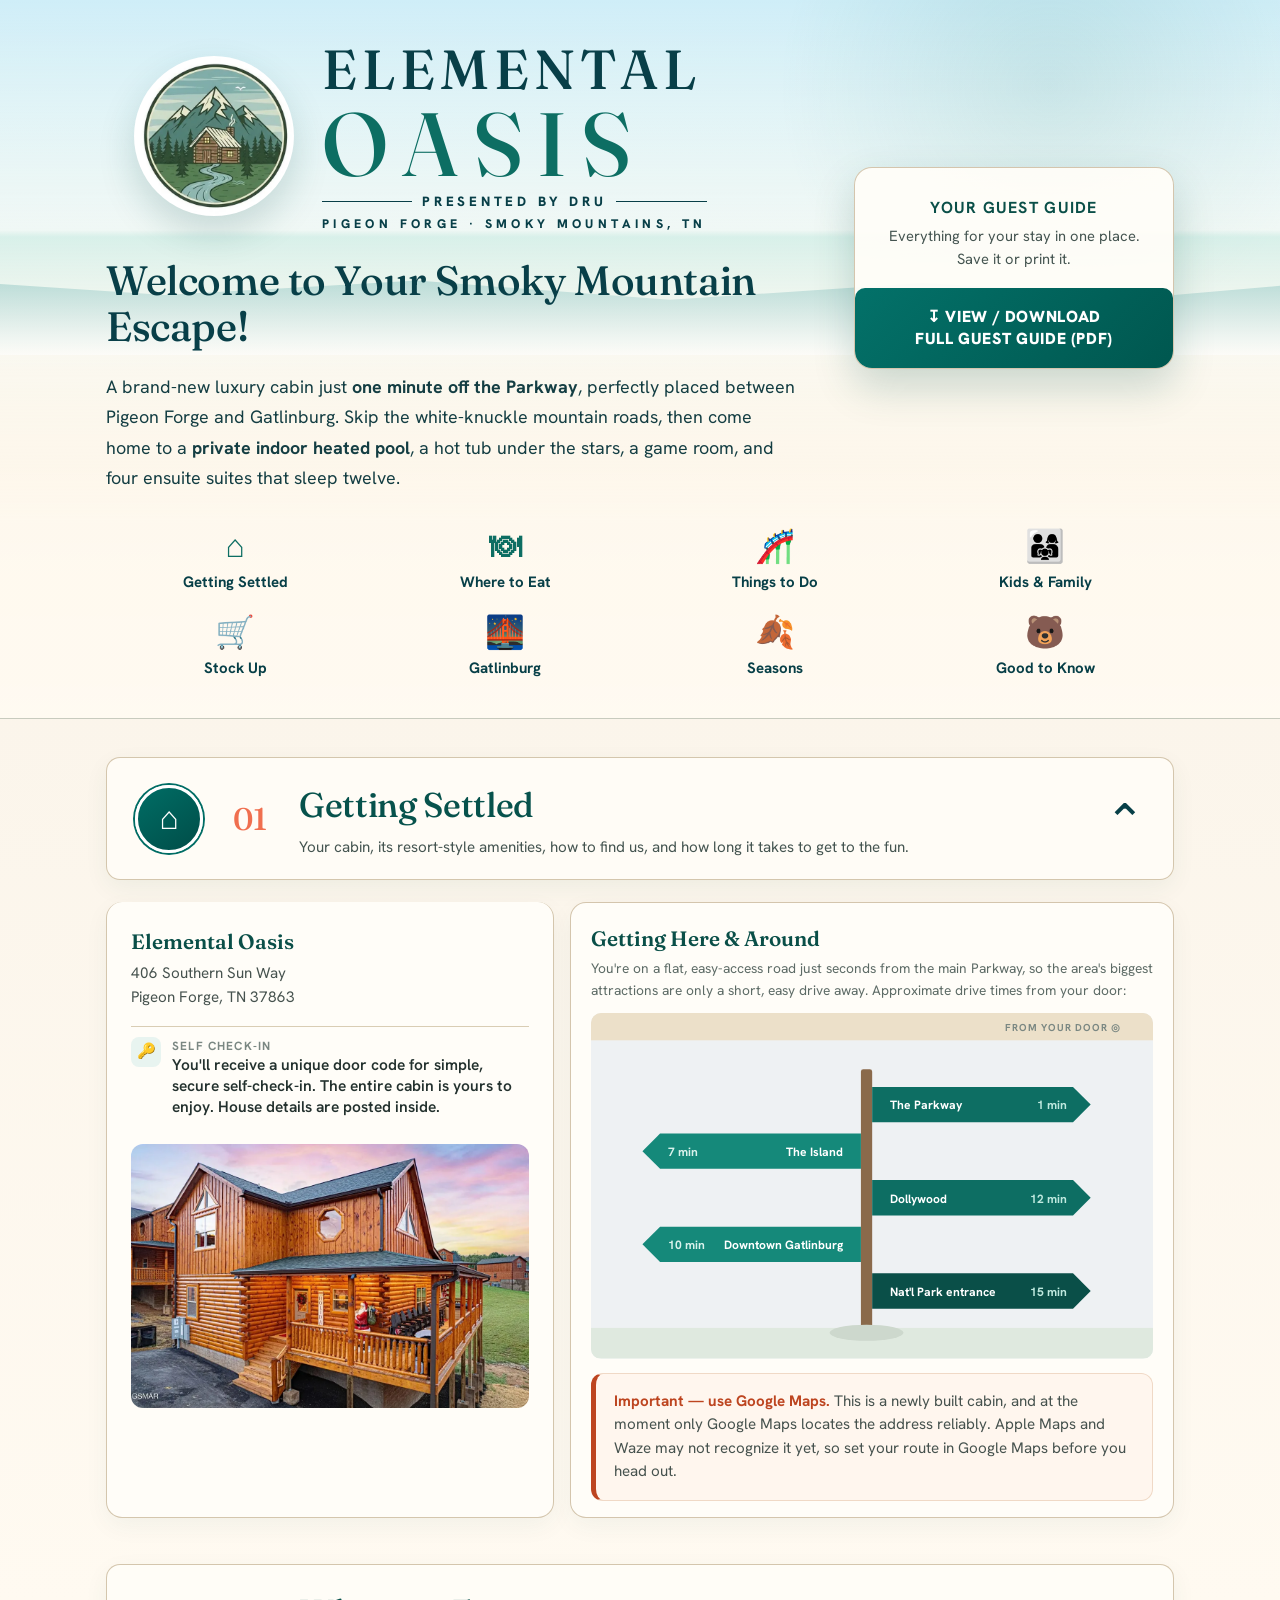
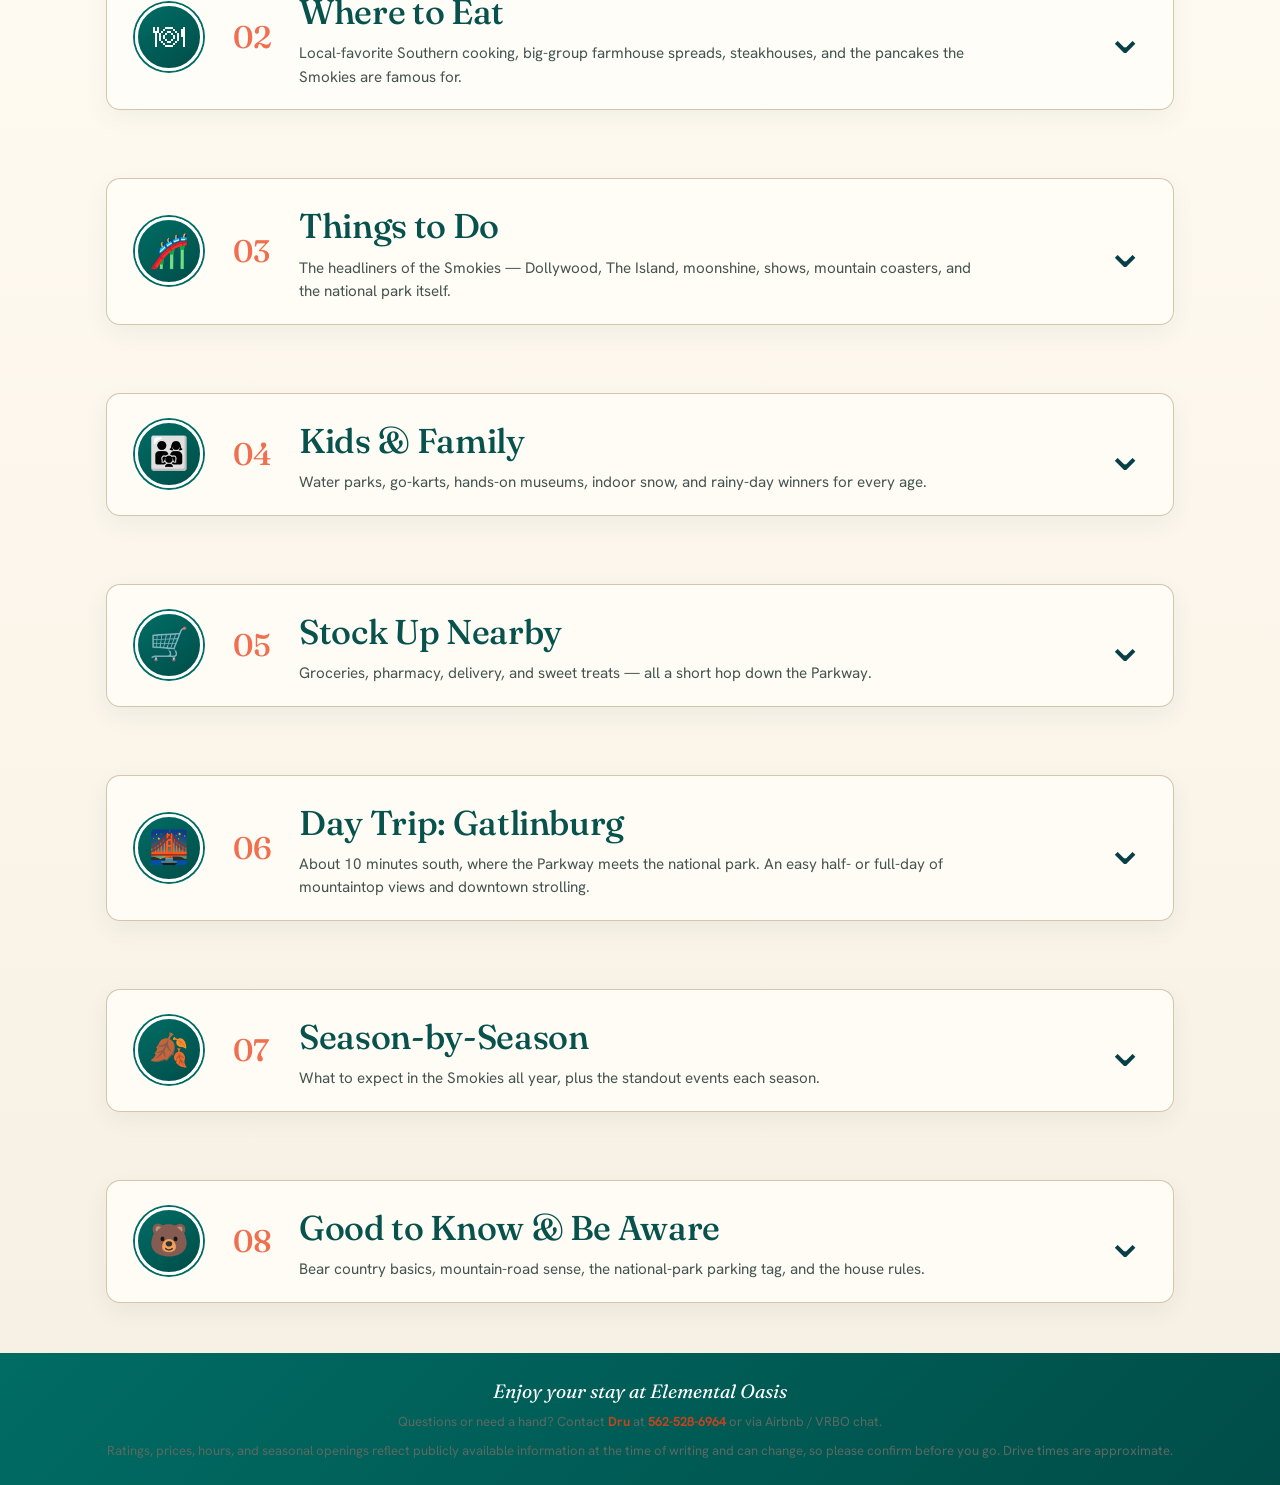
==== index.html @ b1243b19 "Add files via upload" ====
<!DOCTYPE html>
<html lang="en">
<head>
<meta charset="UTF-8">
<meta name="viewport" content="width=device-width, initial-scale=1.0">
<title>Elemental Oasis Smoky Mountains Guide</title>
<meta name="description" content="Elemental Oasis guest guide for Pigeon Forge, TN: cabin details, things to do for adults and kids, best places to eat, a Gatlinburg day trip, seasonal tips, and bear &amp; mountain safety.">
<meta name="robots" content="index, follow">
<meta name="theme-color" content="#0d6e63">
<link rel="canonical" href="https://5edestin.github.io/smokies/">
<meta property="og:type" content="website">
<meta property="og:title" content="Elemental Oasis Smoky Mountains Guide">
<meta property="og:description" content="Guest guide for Elemental Oasis in Pigeon Forge, TN: things to do, dining, a Gatlinburg day trip, seasonal tips, and local know-how.">
<meta property="og:url" content="https://5edestin.github.io/smokies/">
<meta property="og:image" content="https://5edestin.github.io/smokies/cabin-home.jpg">
<meta name="twitter:card" content="summary_large_image">
<meta name="twitter:title" content="Elemental Oasis Smoky Mountains Guide">
<meta name="twitter:description" content="Guest guide for Elemental Oasis in Pigeon Forge, Tennessee.">
<meta name="twitter:image" content="https://5edestin.github.io/smokies/cabin-home.jpg">
<link rel="preload" as="image" href="assets/img/cabin-logo.webp" type="image/webp">
<link rel="preconnect" href="https://fonts.googleapis.com">
<link rel="preconnect" href="https://fonts.gstatic.com" crossorigin>
<link href="https://fonts.googleapis.com/css2?family=Fraunces:ital,opsz,wght@0,9..144,400;0,9..144,500;0,9..144,600;1,9..144,400&family=Hanken+Grotesk:wght@400;500;600;700&display=swap" rel="stylesheet">
<link rel="stylesheet" href="assets/css/styles.css">

<style>
  /* tidy 4-up nav for 8 sections */
  .iconnav { grid-template-columns: repeat(4, 1fr) !important; row-gap: 22px !important; }
  @media screen and (max-width: 640px) { .iconnav { grid-template-columns: repeat(3, 1fr) !important; } }
  @media screen and (max-width: 420px) { .iconnav { grid-template-columns: repeat(2, 1fr) !important; } }

  /* signpost orientation card */
  .orient { width: 100%; height: auto; display: block; }

  /* GPS / be-aware callout */
  .callout { background: #fff6ee; border: 1px solid #f0d9c6; border-left: 5px solid var(--coral);
    border-radius: 12px; padding: 16px 18px; margin: 14px 0 0; }
  .callout b { color: var(--coral); }
  .callout p { margin: 0; font-size: .95rem; color: #46524e; }
</style>
</head>
<body>

<header class="hero">
  <div class="wrap hero-wrap">
    <div class="hero-main">
      <div class="brand-lockup">
        <picture><source srcset="assets/img/cabin-logo.webp" type="image/webp"><img class="brand-logo" src="cabin-logo.jpg" alt="Elemental Oasis logo" width="440" height="440" decoding="async"></picture>
        <div class="brand-text">
          <div class="brand-title-small">ELEMENTAL</div>
          <div class="brand-title-large">OASIS</div>
          <div class="brand-presented"><span></span>PRESENTED BY DRU<span></span></div>
          <div class="brand-place">PIGEON FORGE · SMOKY MOUNTAINS, TN</div>
        </div>
      </div>
      <h1>Welcome to Your Smoky Mountain Escape!</h1>
      <p class="lede">A brand-new luxury cabin just <b>one minute off the Parkway</b>, perfectly placed between Pigeon Forge and Gatlinburg. Skip the white-knuckle mountain roads, then come home to a <b>private indoor heated pool</b>, a hot tub under the stars, a game room, and four ensuite suites that sleep twelve.</p>
    </div>

    <aside class="hero-contact" aria-label="Guest guide download">
      <h3>Your Guest Guide</h3>
      <p class="smallhelp">Everything for your stay in one place. Save it or print it.</p>
      <a class="pdfbtn" href="./guest-guide.pdf" target="_blank" rel="noopener">↧ View / Download<br>Full Guest Guide (PDF)</a>
    </aside>
  </div>
  <nav class="wrap iconnav" aria-label="Guide sections">
    <a href="#settle"><span>⌂</span>Getting Settled</a>
    <a href="#eat"><span>🍽</span>Where to Eat</a>
    <a href="#do"><span>🎢</span>Things to Do</a>
    <a href="#family"><span>👨‍👩‍👧</span>Kids &amp; Family</a>
    <a href="#stores"><span>🛒</span>Stock Up</a>
    <a href="#gatlinburg"><span>🌉</span>Gatlinburg</a>
    <a href="#seasons"><span>🍂</span>Seasons</a>
    <a href="#good"><span>🐻</span>Good to Know</a>
  </nav>
</header>

<!-- ================= GETTING SETTLED ================= -->
<section class="wrap" id="settle">
  <details class="accordion" name="guide" open>
    <summary><span class="acc-icon">⌂</span><span class="sec-num">01</span><div class="sec-head"><h2>Getting Settled</h2><div class="summary-desc">Your cabin, its resort-style amenities, how to find us, and how long it takes to get to the fun.</div></div></summary>

  <div class="hilites">
    <h3>Your home at Elemental Oasis</h3>
    <div class="hgrid">
      <div class="hitem"><span class="hi">&#127946;</span><div><b>Private indoor heated pool</b><span class="ht">Swim rain or shine, year-round. Heated, 3-ft depth, with a keyed safety lock and pool towels provided. Keep it locked and supervise children at all times.</span></div></div>
      <div class="hitem"><span class="hi">&#9832;&#65039;</span><div><b>Hot tub &amp; big deck</b><span class="ht">A steamy hot tub for star-gazing, plus lounge seating, a gas grill, and warm string lights. Morning coffee and sunset evenings hit different up here.</span></div></div>
      <div class="hitem"><span class="hi">&#127918;</span><div><b>Game room</b><span class="ht">A multi-cade arcade and a smart TV for the kids and the kids at heart, plus a cozy living room with a gas fireplace and a large sectional.</span></div></div>
      <div class="hitem"><span class="hi">&#128716;</span><div><b>4 ensuite suites · sleeps 12</b><span class="ht">Two king suites, one queen suite with two queens, and a bunk room with full-over-full beds. Every bedroom has its own full bath and smart TV. Full kitchen, washer/dryer, and high-speed WiFi throughout.</span></div></div>
    </div>
  </div>

  <div class="settle-grid">

    <div class="contact-card">
      <h3>Elemental Oasis</h3>
      <p class="addr">406 Southern Sun Way<br>Pigeon Forge, TN 37863</p>
      <div class="contact-row">
        <div class="ic">&#128273;</div>
        <div><div class="lbl">Self check-in</div><div class="val">You'll receive a unique door code for simple, secure self-check-in. The entire cabin is yours to enjoy. House details are posted inside.</div></div>
      </div>
      <picture><source srcset="assets/img/cabin-home.webp" type="image/webp"><img class="home-photo" src="cabin-home.jpg" alt="Elemental Oasis cabin at 406 Southern Sun Way, Pigeon Forge" width="1100" height="732" loading="lazy" decoding="async"></picture>
    </div>

    <div class="mapcard">
      <h3>Getting Here &amp; Around</h3>
      <p class="mapsub">You're on a flat, easy-access road just seconds from the main Parkway, so the area's biggest attractions are only a short, easy drive away. Approximate drive times from your door:</p>
      <svg class="orient" viewBox="0 0 700 430" xmlns="http://www.w3.org/2000/svg" role="img" aria-label="Signpost showing approximate drive times from the cabin: the Parkway 1 minute, The Island 7 minutes, Dollywood 12 minutes, downtown Gatlinburg 10 minutes, and the National Park entrance 15 minutes">
        <rect x="0" y="0" width="700" height="430" rx="10" fill="#eef1f3"/>
        <rect x="0" y="0" width="700" height="34" fill="#ece0c9"/>
        <text x="660" y="22" font-family="Hanken Grotesk, sans-serif" font-size="12.5" font-weight="700" fill="#7a8782" text-anchor="end" letter-spacing="1">FROM YOUR DOOR &#9678;</text>
        <!-- ground -->
        <rect x="0" y="392" width="700" height="38" fill="#dfe9df"/>
        <!-- signpost -->
        <rect x="336" y="70" width="14" height="322" rx="3" fill="#8a6a4b"/>
        <ellipse cx="343" cy="398" rx="46" ry="10" fill="#cdd8cd"/>
        <!-- sign plates -->
        <g font-family="Hanken Grotesk, sans-serif">
          <!-- 1 -->
          <path d="M350 92 h250 l22 22 -22 22 h-250 z" fill="#0d6e63"/>
          <text x="372" y="120" font-size="15" font-weight="700" fill="#ffffff">The Parkway</text>
          <text x="592" y="120" font-size="15" font-weight="700" fill="#bfe9df" text-anchor="end">1 min</text>
          <!-- 2 -->
          <path d="M336 150 h-250 l-22 22 22 22 h250 z" fill="#15897a"/>
          <text x="314" y="178" font-size="15" font-weight="700" fill="#ffffff" text-anchor="end">The Island</text>
          <text x="96" y="178" font-size="15" font-weight="700" fill="#d9f2ec">7 min</text>
          <!-- 3 -->
          <path d="M350 208 h250 l22 22 -22 22 h-250 z" fill="#0d6e63"/>
          <text x="372" y="236" font-size="15" font-weight="700" fill="#ffffff">Dollywood</text>
          <text x="592" y="236" font-size="15" font-weight="700" fill="#bfe9df" text-anchor="end">12 min</text>
          <!-- 4 -->
          <path d="M336 266 h-250 l-22 22 22 22 h250 z" fill="#15897a"/>
          <text x="314" y="294" font-size="15" font-weight="700" fill="#ffffff" text-anchor="end">Downtown Gatlinburg</text>
          <text x="96" y="294" font-size="15" font-weight="700" fill="#d9f2ec">10 min</text>
          <!-- 5 -->
          <path d="M350 324 h250 l22 22 -22 22 h-250 z" fill="#0a4f48"/>
          <text x="372" y="352" font-size="15" font-weight="700" fill="#ffffff">Nat'l Park entrance</text>
          <text x="592" y="352" font-size="15" font-weight="700" fill="#bfe9df" text-anchor="end">15 min</text>
        </g>
      </svg>
      <div class="callout">
        <p><b>Important — use Google Maps.</b> This is a newly built cabin, and at the moment only Google Maps locates the address reliably. Apple Maps and Waze may not recognize it yet, so set your route in Google Maps before you head out.</p>
      </div>
    </div>

  </div>
  </details>
</section>

<!-- ================= WHERE TO EAT ================= -->
<section class="wrap" id="eat">
  <details class="accordion" name="guide">
    <summary><span class="acc-icon">🍽</span><span class="sec-num">02</span><div class="sec-head"><h2>Where to Eat</h2><div class="summary-desc">Local-favorite Southern cooking, big-group farmhouse spreads, steakhouses, and the pancakes the Smokies are famous for.</div></div></summary>
  <div class="grid">

    <div class="card">
      <div class="top"><h3>The Old Mill Restaurant</h3><span class="pill">Southern · historic</span></div>
      <div class="meta">Old Mill Square · breakfast till 11am</div>
      <p>Comfort-food landmark beside a working grist mill. Fried chicken, chicken pot pie, meatloaf, and scratch breakfasts with grits and cornbread ground next door.</p>
      <span class="pick"><b>Try:</b> fried chicken · pot pie · the fresh-milled cornbread</span>
    </div>

    <div class="card">
      <div class="top"><h3>The Pottery House Café &amp; Grille</h3><span class="pill">Bistro-Southern</span></div>
      <div class="meta">Old Mill Square · lunch &amp; dinner</div>
      <p>Just across the square, a cozy spot serving Southern plates with a bistro twist, on pottery made next door. Pimento cheese, signature quiches, fresh salads and standout desserts.</p>
      <span class="pick"><b>Try:</b> a patio table by the fountain on a nice day</span>
    </div>

    <div class="card">
      <div class="top"><h3>Mama's Farmhouse</h3><span class="pill">Family-style · groups</span></div>
      <div class="meta">all-you-can-eat · passed bowls</div>
      <p>The move for a big cabin group. Sit down and bowls of Southern home cooking keep coming, family-style. Easy, hearty, and great for feeding twelve without a fuss.</p>
      <span class="pick"><b>Best for:</b> large groups &amp; hungry crews</span>
    </div>

    <div class="card">
      <div class="top"><h3>Sawyer's Farmhouse Restaurant</h3><span class="pill">Breakfast · pancakes</span></div>
      <div class="meta">big farmhouse breakfast</div>
      <p>Pancakes with warm syrup, French toast, omelets and loaded platters in a farmhouse setting. The classic fuel-up before a Dollywood, trail, or national-park day.</p>
      <span class="pick"><b>Tip:</b> go early; the morning line builds fast</span>
    </div>

    <div class="card">
      <div class="top"><h3>Alamo Steakhouse</h3><span class="pill">Steak · date night</span></div>
      <div class="meta">hand-cut, oak-grilled</div>
      <p>Hand-cut steaks grilled over oak, with scratch soups, sauces and gravies. The grown-up dinner when the meal is part of the splurge.</p>
      <span class="pick"><b>Try:</b> the Texas T-Bone or a bone-in ribeye</span>
    </div>

    <div class="card">
      <div class="top"><h3>The Local Goat</h3><span class="pill">New American</span></div>
      <div class="meta">near The Island · craft beer</div>
      <p>Scratch-made New American with locally sourced beef, craveable burgers, and a deep craft-beer and cocktail list. Lively, casual, and a reliable crowd-pleaser.</p>
      <span class="pick"><b>Best for:</b> a relaxed group dinner</span>
    </div>

    <div class="card">
      <div class="top"><h3>Huck Finn's Catfish</h3><span class="pill">Southern · catfish</span></div>
      <div class="meta">bottomless sides</div>
      <p>Southern-style catfish and fried chicken with "bottomless vittles" — white beans, slaw, hush puppies, fries or mashed potatoes. Save room for cobbler.</p>
      <span class="pick"><b>Best for:</b> a true Southern fish fry</span>
    </div>

    <div class="card">
      <div class="top"><h3>Blue Moose Burgers &amp; Wings</h3><span class="pill">Casual · game day</span></div>
      <div class="meta">burgers, wings &amp; TVs</div>
      <p>Easygoing sports-bar feel with big burgers, wings, and a deck. A good casual lunch or a spot to catch the game after a day on the Parkway.</p>
      <span class="pick"><b>Best for:</b> a laid-back, kid-friendly meal</span>
    </div>

    <div class="card">
      <div class="top"><h3>Puckett's</h3><span class="pill">BBQ · live music</span></div>
      <div class="meta">smoked meats</div>
      <p>Tennessee BBQ with slow-smoked pulled pork and brisket, generous sides, and a relaxed, music-friendly vibe. A solid pick for smoked-meat cravings.</p>
      <span class="pick"><b>Try:</b> the BBQ plate with skillet mac &amp; cheese</span>
    </div>

    <div class="card span2">
      <div class="top"><h3>Pancakes &amp; dinner shows (a Smokies tradition)</h3><span class="pill">Local color</span></div>
      <p>Pigeon Forge is the unofficial pancake capital of the South — you'll pass a great pancake house every few blocks (Sawyer's, Frizzle Chicken, Reagan's and more). For dinner-and-a-show, the area's big three are <b>Dolly Parton's Stampede</b>, the <b>Hatfield &amp; McCoy Dinner Feud</b>, and <b>Pirates Voyage</b> — book ahead in season. (More on shows in Things to Do.)</p>
      <span class="pick"><b>Tip:</b> reserve dinner shows at least a week out in summer and October</span>
    </div>

  </div>
  </details>
</section>

<!-- ================= THINGS TO DO ================= -->
<section class="wrap" id="do">
  <details class="accordion" name="guide">
    <summary><span class="acc-icon">🎢</span><span class="sec-num">03</span><div class="sec-head"><h2>Things to Do</h2><div class="summary-desc">The headliners of the Smokies — Dollywood, The Island, moonshine, shows, mountain coasters, and the national park itself.</div></div></summary>
  <div class="grid">

    <div class="card span2">
      <div class="top"><h3>Dollywood</h3><span class="pill">★ The signature day</span></div>
      <div class="meta">theme park · ~10–12 min</div>
      <p>One of America's most-awarded theme parks: world-class coasters, craft shows, Smoky Mountain food, and seasonal festivals. New for 2026 is <b>NightFlight Expedition</b>, an immersive indoor adventure coaster. Plan a full day, and check the calendar for operating days and festival dates.</p>
      <span class="pick"><b>Tip:</b> arrive at opening, hit headline rides first, save shows for midday heat</span>
      <span class="cphone"><span class="nm">Plan &amp; tickets:</span> <a href="https://www.dollywood.com" target="_blank" rel="noopener">dollywood.com</a></span>
    </div>

    <div class="card">
      <div class="top"><h3>The Island in Pigeon Forge</h3><span class="pill">Free to stroll</span></div>
      <div class="meta">~7 min · day &amp; night</div>
      <p>A 23-acre entertainment hub with the 200-ft <b>Great Smoky Mountain Wheel</b>, a dancing fountain show, shops, snacks, an arcade, and Ole Smoky Moonshine. Easy, walkable, and free to wander.</p>
      <span class="pick"><b>Best for:</b> an easy evening with the whole group</span>
      <span class="cphone"><a href="https://islandinpigeonforge.com" target="_blank" rel="noopener">islandinpigeonforge.com</a></span>
    </div>

    <div class="card">
      <div class="top"><h3>Moonshine &amp; Distillery Tastings</h3><span class="pill">Adults</span></div>
      <div class="meta">flights &amp; tours</div>
      <p>Tennessee's legal-moonshine country. Sample at <b>Ole Smoky</b> (at The Island), <b>Old Forge Distillery</b>, <b>Tennessee Shine Co.</b>, and <b>Junction 35</b>. Most offer cheap tasting flights and short tours.</p>
      <span class="pick"><b>Tip:</b> tastings fill up on weekend evenings — go earlier</span>
    </div>

    <div class="card">
      <div class="top"><h3>Dinner Shows</h3><span class="pill">Dinner + entertainment</span></div>
      <div class="meta">book ahead</div>
      <p><b>Dolly Parton's Stampede</b> (horses &amp; a four-course meal), the <b>Hatfield &amp; McCoy Dinner Feud</b> (comedy + Southern feast), and <b>Pirates Voyage</b> (acrobatics on a full-size ship). Loud, fun, and a hit with all ages.</p>
      <span class="pick"><b>Best for:</b> a no-cooking-tonight family evening</span>
    </div>

    <div class="card span2">
      <div class="top"><h3>Great Smoky Mountains National Park</h3><span class="pill">Free entry · ~15 min</span></div>
      <div class="meta">scenic drives, waterfalls &amp; hikes</div>
      <p>The most-visited national park in the country is right at your doorstep. Drive <b>Cades Cove</b> (an 11-mile loop famous for wildlife), <b>Newfound Gap</b>, and the <b>Roaring Fork Motor Nature Trail</b>; hike to <b>Laurel Falls</b>, <b>Clingmans Dome (Kuwohi)</b>, or <b>Andrews Bald</b>. There's no entrance fee, but a parking tag is required to stop (see Good to Know).</p>
      <span class="pick"><b>Tip:</b> go early for wildlife and parking; Cades Cove jams up by mid-morning</span>
      <span class="cphone"><a href="https://www.nps.gov/grsm" target="_blank" rel="noopener">nps.gov/grsm</a></span>
    </div>

    <div class="card">
      <div class="top"><h3>Mountain Coasters &amp; Ziplines</h3><span class="pill">Thrill</span></div>
      <div class="meta">all over the Parkway</div>
      <p>Gravity-fed alpine coasters you control yourself, plus zipline canopy tours. Try the <b>Smoky Mountain Alpine Coaster</b>, <b>Rowdy Bear</b>, <b>Goats on a Roof</b>, and <b>Smoky Mountain Ziplines</b>.</p>
      <span class="pick"><b>Best for:</b> teens and thrill-seekers</span>
    </div>

    <div class="card">
      <div class="top"><h3>Live Shows &amp; Comedy</h3><span class="pill">Evenings</span></div>
      <div class="meta">family-friendly</div>
      <p>Beyond the dinner shows, the Parkway is lined with theaters — magic, music, and the long-running <b>Comedy Barn</b>. A relaxed, indoor option for a cooler or rainy night.</p>
      <span class="pick"><b>Best for:</b> an easy night out of the weather</span>
    </div>

  </div>
  </details>
</section>

<!-- ================= FOR KIDS & FAMILY ================= -->
<section class="wrap" id="family">
  <details class="accordion" name="guide">
    <summary><span class="acc-icon">👨‍👩‍👧</span><span class="sec-num">04</span><div class="sec-head"><h2>Kids &amp; Family</h2><div class="summary-desc">Water parks, go-karts, hands-on museums, indoor snow, and rainy-day winners for every age.</div></div></summary>
  <div class="grid">

    <div class="card">
      <div class="top"><h3>Dollywood's Splash Country</h3><span class="pill">Summer water park</span></div>
      <div class="meta">seasonal · check dates</div>
      <p>Slides, a wave pool, and a lazy river next to Dollywood. A must on a hot summer day; it runs seasonally, so confirm the calendar before you go.</p>
      <span class="pick"><b>Best for:</b> beating the summer heat</span>
    </div>

    <div class="card">
      <div class="top"><h3>WonderWorks</h3><span class="pill">Hands-on science</span></div>
      <div class="meta">the upside-down building</div>
      <p>You can't miss it — it looks flipped on its roof. Inside: 100+ interactive exhibits, an indoor ropes course, and a laser-tag arena. A great rainy-day plan.</p>
      <span class="pick"><b>Best for:</b> curious kids &amp; a weather backup</span>
    </div>

    <div class="card">
      <div class="top"><h3>The Track / Adventure Raceway</h3><span class="pill">Go-karts &amp; more</span></div>
      <div class="meta">on the Parkway</div>
      <p>Multi-level go-kart tracks, mini-golf, bumper boats, kiddie rides and an arcade — the classic Pigeon Forge midway. Pay per attraction or grab a points card.</p>
      <span class="pick"><b>Best for:</b> burning off energy after dinner</span>
    </div>

    <div class="card">
      <div class="top"><h3>Titanic Museum Attraction</h3><span class="pill">Interactive history</span></div>
      <div class="meta">the ship-shaped building</div>
      <p>Walk aboard a half-scale Titanic with a real boarding pass, touch a real iceberg, and feel the sloping decks. Surprisingly moving and very kid-engaging.</p>
      <span class="pick"><b>Best for:</b> ages 6+ and history buffs</span>
    </div>

    <div class="card">
      <div class="top"><h3>Pigeon Forge Snow</h3><span class="pill">Indoor snow</span></div>
      <div class="meta">tubing year-round</div>
      <p>Real snow indoors, all year, for snow tubing and a kids' play area. A genuinely different way to spend a hot afternoon or a rainy one.</p>
      <span class="pick"><b>Best for:</b> little ones &amp; novelty</span>
    </div>

    <div class="card">
      <div class="top"><h3>Comedy Barn &amp; Magic Shows</h3><span class="pill">Clean comedy</span></div>
      <div class="meta">family theaters</div>
      <p>Wholesome, all-ages stage shows with comedy, animals, and magic. An easy, air-conditioned evening the kids will talk about.</p>
      <span class="pick"><b>Best for:</b> a low-key family night</span>
    </div>

    <div class="card">
      <div class="top"><h3>Alcatraz East Crime Museum</h3><span class="pill">Older kids &amp; teens</span></div>
      <div class="meta">true-crime &amp; CSI</div>
      <p>A behind-the-scenes look at crime-solving and forensics, with plenty of interactive exhibits. Best for tweens, teens, and the CSI-obsessed.</p>
      <span class="pick"><b>Best for:</b> ages 10+ on a rainy day</span>
    </div>

    <div class="card span2">
      <div class="top"><h3>A Day "In" at the Cabin (don't overschedule)</h3><span class="pill">Free · at home</span></div>
      <p>Your cabin is an attraction in itself. Spend a slow morning in the <b>private indoor heated pool</b>, run a game-room tournament on the arcade, fire up the grill, and soak in the hot tub after dark. It's the perfect reset between big days out — and the best rainy-day plan of all.</p>
      <span class="pick"><b>Reminder:</b> keep the pool door locked and watch children closely — there's no lifeguard</span>
    </div>

  </div>
  </details>
</section>

<!-- ================= STOCK UP NEARBY ================= -->
<section class="wrap" id="stores">
  <details class="accordion" name="guide">
    <summary><span class="acc-icon">🛒</span><span class="sec-num">05</span><div class="sec-head"><h2>Stock Up Nearby</h2><div class="summary-desc">Groceries, pharmacy, delivery, and sweet treats — all a short hop down the Parkway.</div></div></summary>
  <div class="storewrap">

    <div class="storebox feature">
      <h3><span class="em">🛒</span> Groceries &amp; Essentials</h3>
      <p class="boxsub">Stock the kitchen for a group of twelve</p>
      <div class="store">
        <div class="sname">Food City <span class="tag">closest grocery</span></div>
        <div class="smeta">3625 Parkway, Pigeon Forge · right on the Parkway · open ~7am–midnight daily</div>
        <div class="smeta"><b>Price note:</b> the convenient full grocery closest to the cabin.</div>
        <div class="sphone"><a href="tel:+18654534977">(865) 453-4977</a></div>
      </div>
      <div class="store">
        <div class="sname">Kroger <span class="tag">open late</span></div>
        <div class="smeta">220 Wears Valley Rd, Pigeon Forge · just off the Parkway · open late, with an in-store pharmacy</div>
        <div class="smeta"><b>Price note:</b> big selection and a pharmacy under one roof.</div>
        <div class="sphone"><a href="tel:+18654297127">(865) 429-7127</a> · pharmacy</div>
      </div>
      <div class="store">
        <div class="sname">Publix</div>
        <div class="smeta">2656 Parkway (Valley Forge Shopping Center), Pigeon Forge · ~7am–9pm · deli, bakery &amp; pharmacy</div>
        <div class="smeta"><b>Price note:</b> great deli/bakery; easy in-and-out.</div>
      </div>
      <div class="store">
        <div class="sname">Walmart Supercenter</div>
        <div class="smeta">1414 Parkway, Sevierville · ~10–12 min up the Parkway · open 24 hours · pharmacy</div>
        <div class="smeta"><b>Price note:</b> the lowest-cost one-stop for food plus anything you forgot.</div>
      </div>
    </div>

    <div class="storebox feature">
      <h3><span class="em">💊</span> Pharmacy &amp; Convenience</h3>
      <p class="boxsub">Meds, sunscreen, and last-minute needs</p>
      <div class="store">
        <div class="sname">Walgreens / CVS</div>
        <div class="smeta">Several locations along the Parkway in Pigeon Forge &amp; Sevierville · pharmacy, OTC meds, snacks, basics</div>
        <div class="smeta"><b>Tip:</b> handy for a forgotten prescription or first-aid run.</div>
      </div>
      <div class="store">
        <div class="sname">Grocery pharmacies</div>
        <div class="smeta">Kroger (220 Wears Valley Rd), Walmart (1414 Parkway, Sevierville) and Publix (2656 Parkway) all have pharmacies and most everyday OTC items.</div>
      </div>
      <div class="store">
        <div class="sname">REI · Park parking tags</div>
        <div class="smeta">2655 Teaster Lane, Pigeon Forge · sells national-park parking tags (and gear) if you'd rather grab one in person than print at home.</div>
      </div>
    </div>

    <div class="storebox">
      <h3><span class="em">🍕</span> Delivery &amp; Takeout</h3>
      <p class="boxsub">When nobody wants to leave the hot tub</p>
      <div class="store">
        <div class="sname">DoorDash &amp; Uber Eats</div>
        <div class="smeta">Both deliver widely across Pigeon Forge — pizza, BBQ, breakfast and more, straight to the cabin. Delivery fees and times vary on busy nights.</div>
      </div>
      <div class="store">
        <div class="sname">Big Daddy's Pizzeria</div>
        <div class="smeta">Wood-fired pizzas, a local favorite for takeout. Call ahead on weekend evenings.</div>
      </div>
    </div>

    <div class="storebox">
      <h3><span class="em">🍦</span> Sweet Treats</h3>
      <p class="boxsub">The perfect end to a mountain day</p>
      <div class="store">
        <div class="sname">The Island creameries &amp; candy</div>
        <div class="smeta">Ice cream, fudge and hand-pulled taffy around the fountain at The Island — fun after the wheel.</div>
      </div>
      <div class="store">
        <div class="sname">The Old Mill Candy Kitchen</div>
        <div class="smeta">Old Mill Square · fudge, brittle and ice cream in the historic district, next to the restaurants.</div>
      </div>
    </div>

  </div>
  </details>
</section>

<!-- ================= GATLINBURG DAY TRIP ================= -->
<section class="wrap" id="gatlinburg">
  <details class="accordion" name="guide">
    <summary><span class="acc-icon">🌉</span><span class="sec-num">06</span><div class="sec-head"><h2>Day Trip: Gatlinburg</h2><div class="summary-desc">About 10 minutes south, where the Parkway meets the national park. An easy half- or full-day of mountaintop views and downtown strolling.</div></div></summary>
  <div class="grid">

    <div class="card span2">
      <div class="top"><h3>Gatlinburg SkyLift Park &amp; SkyBridge</h3><span class="pill">★ The view</span></div>
      <div class="meta">~10 min · downtown Gatlinburg</div>
      <p>Ride a chairlift up Crockett Mountain to the SkyDeck, then walk the <b>SkyBridge</b> — at 680 feet, the longest pedestrian suspension bridge in North America, with glass-floor panels in the middle. 2026 admission runs about $30 adults / $22 kids (ages 4–11), including the chairlift.</p>
      <span class="pick"><b>Tip:</b> sunset is stunning; buy combo tickets online if pairing with another attraction</span>
      <span class="cphone"><a href="https://gatlinburgskypark.com" target="_blank" rel="noopener">gatlinburgskypark.com</a></span>
    </div>

    <div class="card">
      <div class="top"><h3>Anakeesta</h3><span class="pill">Mountaintop park</span></div>
      <div class="meta">half to full day</div>
      <p>A gondola or chairlift climbs to a mountaintop park with a 16-bridge <b>Treetop Skywalk</b>, the Anavista Tower, ziplines, a mountain coaster, gardens, and dining. Genuinely great for all ages.</p>
      <span class="pick"><b>Best for:</b> views, kids, and a little thrill</span>
      <span class="cphone"><a href="https://anakeesta.com" target="_blank" rel="noopener">anakeesta.com</a></span>
    </div>

    <div class="card">
      <div class="top"><h3>Ripley's Aquarium of the Smokies</h3><span class="pill">All ages</span></div>
      <div class="meta">88 River Road</div>
      <p>10,000+ sea creatures, a glass underwater tunnel with sharks and rays, and hands-on touch tanks. One of the area's top rainy-day picks for families.</p>
      <span class="pick"><b>Best for:</b> little ones &amp; a weather backup</span>
    </div>

    <div class="card">
      <div class="top"><h3>Ober Mountain (Ober Gatlinburg)</h3><span class="pill">Year-round</span></div>
      <div class="meta">aerial tramway up</div>
      <p>Ride the tram up Mount Harrison for skiing and snow tubing in winter, or the alpine slide, mountain coaster and wildlife encounter the rest of the year.</p>
      <span class="pick"><b>Best for:</b> winter snow play or summer rides</span>
    </div>

    <div class="card">
      <div class="top"><h3>Great Smoky Arts &amp; Crafts Community</h3><span class="pill">Local makers</span></div>
      <div class="meta">8-mile scenic loop</div>
      <p>The largest group of independent artisans in the country — 100+ studios and galleries along a scenic loop just east of downtown. Pottery, leather, brooms, candles, and more.</p>
      <span class="pick"><b>Best for:</b> souvenirs with a story</span>
    </div>

    <div class="card">
      <div class="top"><h3>Downtown Parkway &amp; The Village</h3><span class="pill">Stroll &amp; sip</span></div>
      <div class="meta">walkable strip</div>
      <p>Moonshine and whiskey tastings (Sugarlands, Ole Smoky), the European-style Village Shops, candy makers, and live music at spots like Ole Red. Easy to wander on foot.</p>
      <span class="pick"><b>Tip:</b> park once and walk; downtown lots fill fast midday</span>
    </div>

  </div>
  </details>
</section>

<!-- ================= SEASON-BY-SEASON ================= -->
<section class="wrap" id="seasons">
  <details class="accordion" name="guide">
    <summary><span class="acc-icon">🍂</span><span class="sec-num">07</span><div class="sec-head"><h2>Season-by-Season</h2><div class="summary-desc">What to expect in the Smokies all year, plus the standout events each season.</div></div></summary>
  <div class="seasons">

    <div class="season s-spring">
      <h3>Spring</h3>
      <div class="when">March to May</div>
      <ul>
        <li>Wildflowers everywhere — the park is nicknamed "Wildflower National Park"</li>
        <li>Dollywood reopens for the season; smaller crowds than summer</li>
        <li>Mild days, cool nights — pack layers</li>
        <li>Late May/June: the famous synchronous fireflies at Elkmont (lottery access)</li>
      </ul>
      <div class="vibe">Fresh, green, and the calm before the summer rush.</div>
    </div>

    <div class="season s-summer">
      <h3>Summer</h3>
      <div class="when">June to August</div>
      <ul>
        <li>Peak season: Dollywood's Splash Country open, everything running</li>
        <li>Warm and humid with brief afternoon thunderstorms</li>
        <li>Book Dollywood, dinner shows and tours ahead — they sell out</li>
        <li>July 4th fireworks and festivals along the Parkway</li>
      </ul>
      <div class="vibe">Busy, lively, and the classic full-tilt family vacation.</div>
    </div>

    <div class="season s-fall">
      <h3>Fall</h3>
      <div class="when">September to November</div>
      <ul>
        <li>Leaf season is the big one — color usually peaks mid-to-late October</li>
        <li>Dollywood Harvest Festival &amp; Great Pumpkin LumiNights</li>
        <li>Crisp, gorgeous hiking weather</li>
        <li>Heads-up: October weekends are very busy — book early and start days early</li>
      </ul>
      <div class="vibe">Arguably the most beautiful time to be in the mountains.</div>
    </div>

    <div class="season s-winter">
      <h3>Winter</h3>
      <div class="when">December to February</div>
      <ul>
        <li>Millions of lights: Dollywood's Smoky Mountain Christmas &amp; Winterfest area-wide</li>
        <li>Ober Mountain skiing &amp; snow tubing; Pigeon Forge Snow year-round</li>
        <li>Best deals and the shortest lines of the year</li>
        <li>Snow/ice is possible — check mountain road conditions before higher drives</li>
      </ul>
      <div class="vibe">Cozy, festive, and a great-value getaway.</div>
    </div>

  </div>
  </details>
</section>

<!-- ================= GOOD TO KNOW ================= -->
<section class="wrap" id="good">
  <details class="accordion" name="guide">
    <summary><span class="acc-icon">🐻</span><span class="sec-num">08</span><div class="sec-head"><h2>Good to Know &amp; Be Aware</h2><div class="summary-desc">Bear country basics, mountain-road sense, the national-park parking tag, and the house rules.</div></div></summary>

  <div class="callout" style="margin-top:0;">
    <p><b>Use Google Maps to find us.</b> The cabin is brand new, so only Google Maps locates 406 Southern Sun Way reliably right now. Apple Maps and Waze may send you the wrong way — set your route in Google Maps before leaving.</p>
  </div>

  <div class="rules">
    <h3>🐻 Bears &amp; Wildlife</h3>
    <p class="rulesub">You're in black-bear country — the park is home to roughly 1,500 black bears, and they do wander into neighborhoods and cabins. A few rules keep you and the bears safe.</p>
    <ul class="rulelist">
      <li>Never feed or approach wildlife. In the park it's illegal to willfully come within 50 yards (150 ft) of a bear or elk.</li>
      <li>Secure all food and trash. Don't leave food, coolers, or leftovers on the deck, by the grill, or visible in your car.</li>
      <li>Take trash to the bins promptly and keep lids closed; don't toss food scraps outside.</li>
      <li>If you see a bear, keep your distance and enjoy it from afar — use your phone's zoom, not your feet.</li>
      <li>If a bear approaches: stay calm, pick up small children, make yourself look big, and back away slowly. Do not run.</li>
      <li>Black bears are not grizzlies — if one actually attacks, do <b>not</b> play dead. Fight back, aiming for the face and muzzle.</li>
    </ul>
  </div>

  <div class="rules">
    <h3>🚗 Mountain Roads &amp; the National Park</h3>
    <p class="rulesub">You're a flat minute from the Parkway, but day trips climb into the mountains. A little planning goes a long way.</p>
    <ul class="rulelist">
      <li>Mountain roads are winding and can fog up — slow down, take breaks, and go easy on cruise control.</li>
      <li>The national park has <b>no entrance fee</b>, but a "Park It Forward" parking tag is required to stop for more than 15 minutes: about $5/day, $15/week, or $40/year.</li>
      <li>Buy tags online at recreation.gov or smokiesinformation.org, at visitor centers, or at REI on Teaster Lane. Print it — digital tags aren't accepted. Just driving through is free.</li>
      <li>The Parkway strip backs up midday in season; mornings are calmer, and the Gatlinburg bypass skips some traffic.</li>
      <li>Mountain weather changes fast and runs cooler at elevation — bring a layer even in summer.</li>
    </ul>
  </div>

  <div class="rules">
    <h3>🏡 House Rules</h3>
    <p class="rulesub">A few essentials so everyone has a great, safe stay. (Drawn from your booking details — final house rules posted inside the cabin.)</p>
    <ul class="rulelist">
      <li><b>No smoking</b> anywhere on the property, indoors or out. Violations incur a $500 fee.</li>
      <li>A <b>$500 refundable security deposit</b> hold is placed for the stay and released after checkout if there's no damage.</li>
      <li>Check in with your <b>unique door code</b>; the entire cabin is yours to enjoy.</li>
      <li><b>Indoor pool:</b> keep the keyed pool door locked, and never let children swim unsupervised — there is no lifeguard, and the pool is 3 ft deep throughout.</li>
      <li>Please treat the cabin with care, keep noise neighborly, and respect the listed maximum of 12 guests.</li>
    </ul>
  </div>

  <div class="tips">
    <div class="tip-grid">
      <div class="tip"><h4>Book the big stuff early</h4><p>Dollywood, dinner shows, and tours sell out in summer and on October weekends. Reserve before you arrive.</p></div>
      <div class="tip"><h4>Get your park tag online</h4><p>Buy and print your Park It Forward parking tag before you go, so you're not hunting for one at the trailhead.</p></div>
      <div class="tip"><h4>Beat the Parkway</h4><p>Traffic on the strip peaks midday. Start days early and you'll save real time, especially in fall.</p></div>
      <div class="tip"><h4>Pack layers</h4><p>Mountain mornings and higher elevations are cool even in summer. A light jacket goes a long way.</p></div>
      <div class="tip"><h4>Cash for tips</h4><p>Dinner-show servers, guides, and tour crews work for tips — bring a little cash to thank a great one.</p></div>
      <div class="tip thanks"><h4>Thank you <span class="heart">&#9825;</span></h4><p>We're so glad you chose Elemental Oasis. Have a wonderful stay in the Smokies!</p></div>
    </div>
  </div>
  </details>
</section>

<footer>
  <div class="wrap">
    <div class="mark">Enjoy your stay at Elemental Oasis</div>
    <p style="margin-bottom:8px;">Questions or need a hand? Contact <b style="color:var(--coral);">Dru</b> at <a href="tel:+15625286964" style="color:var(--coral);font-weight:700;text-decoration:none;">562-528-6964</a> or via Airbnb / VRBO chat.</p>
    <p>Ratings, prices, hours, and seasonal openings reflect publicly available information at the time of writing and can change, so please confirm before you go. Drive times are approximate.</p>
  </div>
</footer>

<script src="assets/js/main.js" defer></script>
</body>
</html>
---- assets/css/styles.css ----
:root{
    --sand:#f6efe2;
    --sand-deep:#ece0c9;
    --ink:#23312e;
    --emerald:#0d6e63;
    --emerald-deep:#0a4f48;
    --coral:#bd4520;
    --gold:#c79a3f;
    --line:#d9cdb4;
    --paper:#fffdf8;
  }
  *{box-sizing:border-box;margin:0;padding:0;}
  html{scroll-behavior:smooth;}
  body{
    font-family:'Hanken Grotesk',sans-serif;
    background:var(--sand);
    color:var(--ink);
    line-height:1.55;
    -webkit-font-smoothing:antialiased;
  }
  .wrap{max-width:920px;margin:0 auto;padding:0 26px;}

  /* ---------- HERO ---------- */
  header.hero{
    position:relative;
    background:
      radial-gradient(120% 90% at 80% 0%, rgba(13,110,99,.18), transparent 60%),
      linear-gradient(160deg,var(--emerald-deep) 0%, var(--emerald) 55%, #15897a 100%);
    color:var(--paper);
    padding:64px 0 72px;
    overflow:hidden;
  }
  header.hero::after{
    content:"";position:absolute;left:0;right:0;bottom:-1px;height:46px;
    background:var(--sand);
    -webkit-mask:radial-gradient(28px 46px at 28px 0, transparent 98%, #000) repeat-x;
            mask:radial-gradient(28px 46px at 28px 0, transparent 98%, #000) repeat-x;
    -webkit-mask-size:56px 46px; mask-size:56px 46px;
  }
  .eyebrow{
    font-size:.74rem;letter-spacing:.32em;text-transform:uppercase;
    font-weight:600;color:#bfe9df;margin-bottom:18px;
  }
  header.hero h1{
    font-family:'Fraunces',serif;font-weight:500;
    font-size:clamp(2.6rem,6.5vw,4.4rem);line-height:.98;letter-spacing:-.01em;
  }
  header.hero h1 em{font-style:italic;color:var(--gold);}
  .lede{
    margin-top:22px;max-width:560px;font-size:1.06rem;color:#e7f3f0;
  }
  .tagchips{margin-top:26px;display:flex;flex-wrap:wrap;gap:9px;}
  .tagchips span{
    font-size:.72rem;letter-spacing:.12em;text-transform:uppercase;font-weight:600;
    border:1px solid rgba(255,255,255,.35);border-radius:30px;padding:6px 13px;color:#dff0ec;
  }

  /* ---------- SECTION SCAFFOLD ---------- */
  section{padding:54px 0 8px;}
  .sec-head{display:flex;align-items:baseline;gap:16px;margin-bottom:8px;}
  .sec-num{
    font-family:'Fraunces',serif;font-style:italic;font-size:1.1rem;color:var(--coral);
    font-weight:500;
  }
  h2{
    font-family:'Fraunces',serif;font-weight:500;
    font-size:clamp(1.7rem,3.6vw,2.4rem);letter-spacing:-.01em;color:var(--emerald-deep);
  }
  .sec-sub{color:#5d6b66;font-size:.98rem;margin:2px 0 26px;max-width:640px;}

  /* ---------- CARDS ---------- */
  .grid{display:grid;grid-template-columns:1fr 1fr;gap:14px;}
  .card{
    background:var(--paper);border:1px solid var(--line);border-radius:14px;
    padding:18px 20px;position:relative;
    transition:transform .18s ease, box-shadow .18s ease;
  }
  .card:hover{transform:translateY(-3px);box-shadow:0 14px 28px -18px rgba(10,79,72,.5);}
  .card .top{display:flex;justify-content:space-between;align-items:flex-start;gap:10px;}
  .card h3{
    font-family:'Fraunces',serif;font-weight:600;font-size:1.16rem;line-height:1.12;color:var(--ink);
  }
  .pill{
    flex-shrink:0;font-size:.72rem;font-weight:700;letter-spacing:.04em;
    background:var(--sand-deep);color:var(--emerald-deep);border-radius:20px;padding:4px 9px;white-space:nowrap;
  }
  .meta{display:flex;align-items:center;gap:8px;margin:7px 0 9px;font-size:.82rem;color:#7a8782;font-weight:500;}
  .stars{color:var(--gold);font-weight:700;letter-spacing:.02em;}
  .dot{width:3px;height:3px;border-radius:50%;background:#c2cbc7;}
  .card p{font-size:.92rem;color:#46524e;}
  .card .pick{
    display:block;margin-top:10px;font-size:.82rem;color:var(--coral);font-weight:600;
  }
  .card .pick b{color:var(--emerald-deep);}
  .card .cphone{display:block;margin-top:9px;padding-top:9px;border-top:1px dashed var(--line);font-size:.84rem;font-weight:700;color:var(--emerald-deep);letter-spacing:.01em;}
  .card .cphone .ph{color:var(--coral);}
  .card .cphone .nm{color:#7a8782;font-weight:600;}

  /* full-width feature card */
  .grid .span2{grid-column:1 / -1;}

  /* ---------- SEASONS ---------- */
  .seasons{display:grid;grid-template-columns:1fr 1fr;gap:14px;margin-top:8px;}
  .season{
    border-radius:16px;padding:22px 22px 20px;color:#fff;position:relative;overflow:hidden;
  }
  .season h3{font-family:'Fraunces',serif;font-weight:600;font-size:1.35rem;margin-bottom:2px;}
  .season .when{font-size:.74rem;letter-spacing:.16em;text-transform:uppercase;font-weight:700;opacity:.85;margin-bottom:13px;}
  .season ul{list-style:none;display:flex;flex-direction:column;gap:8px;}
  .season li{font-size:.9rem;padding-left:18px;position:relative;line-height:1.4;}
  .season li::before{content:"";position:absolute;left:0;top:.55em;width:7px;height:7px;border-radius:50%;background:rgba(255,255,255,.9);}
  .season .vibe{margin-top:14px;font-size:.82rem;font-style:italic;font-family:'Fraunces',serif;opacity:.95;border-top:1px solid rgba(255,255,255,.28);padding-top:11px;}
  .s-spring{background:linear-gradient(150deg,#3a9d6f,#5bb583);}
  .s-summer{background:linear-gradient(150deg,#e0892f,#e8af3b);}
  .s-fall{background:linear-gradient(150deg,#c2562f,#d8783a);}
  .s-winter{background:linear-gradient(150deg,#1d6f7e,#2f8fa0);}

  /* ---------- TIPS ---------- */
  .tips{background:var(--emerald-deep);color:#eaf5f2;border-radius:18px;padding:34px 34px 30px;margin:18px 0 0;}
  .tips h2{color:#fff;}
  .tip-grid{display:grid;grid-template-columns:1fr 1fr;gap:18px 30px;margin-top:22px;}
  .tip h4{font-size:.95rem;color:var(--gold);font-weight:700;margin-bottom:4px;letter-spacing:.02em;}
  .tip p{font-size:.9rem;color:#d6e7e3;}

  footer{padding:40px 0 56px;text-align:center;color:#7a8782;font-size:.82rem;}
  footer .mark{font-family:'Fraunces',serif;font-style:italic;font-size:1.2rem;color:var(--emerald-deep);margin-bottom:6px;}

  a{color:inherit;}

  /* ---------- GETTING SETTLED ---------- */
  .settle-grid{display:grid;grid-template-columns:1fr 1.25fr;gap:16px;align-items:stretch;margin-top:8px;}
  .contact-card{
    background:var(--paper);border:1px solid var(--line);border-radius:16px;padding:24px 24px 22px;
    border-top:5px solid var(--coral);
  }
  .contact-card h3{font-family:'Fraunces',serif;font-weight:600;font-size:1.3rem;color:var(--emerald-deep);margin-bottom:4px;}
  .contact-card .addr{font-size:.95rem;color:#46524e;margin-bottom:16px;}
  .contact-row{display:flex;gap:11px;align-items:flex-start;padding:10px 0;border-top:1px solid var(--line);}
  .contact-row .ic{flex-shrink:0;width:30px;height:30px;border-radius:8px;background:var(--sand-deep);display:grid;place-items:center;font-size:.95rem;}
  .contact-row .lbl{font-size:.74rem;letter-spacing:.1em;text-transform:uppercase;font-weight:700;color:#7a8782;}
  .contact-row .val{font-size:.97rem;font-weight:600;color:var(--ink);line-height:1.35;}
  .contact-row .val .num{color:var(--coral);}

  /* ---------- BEACH MAP ---------- */
  .mapcard{background:var(--paper);border:1px solid var(--line);border-radius:16px;padding:20px 20px 16px;display:flex;flex-direction:column;}
  .mapcard h3{font-family:'Fraunces',serif;font-weight:600;font-size:1.3rem;color:var(--emerald-deep);margin-bottom:3px;}
  .mapcard .mapsub{font-size:.86rem;color:#5d6b66;margin-bottom:12px;}
  .mapcard svg{width:100%;height:auto;border-radius:10px;display:block;}
  .mapnote{font-size:.78rem;color:#8a958f;font-style:italic;margin-top:10px;}

  /* ---------- STORE BOXES ---------- */
  .storewrap{display:grid;grid-template-columns:1fr 1fr;gap:14px;margin-top:8px;}
  .storebox{background:var(--paper);border:1px solid var(--line);border-radius:14px;padding:18px 20px 16px;}
  .storebox.feature{border-top:4px solid var(--emerald);}
  .storebox h3{font-family:'Fraunces',serif;font-weight:600;font-size:1.14rem;color:var(--emerald-deep);margin-bottom:3px;display:flex;align-items:center;gap:8px;}
  .storebox h3 .em{font-size:1.05rem;}
  .storebox .boxsub{font-size:.8rem;color:#7a8782;margin-bottom:13px;}
  .store{padding:10px 0;border-top:1px solid var(--line);}
  .store:first-of-type{border-top:none;padding-top:2px;}
  .store .sname{font-size:.95rem;font-weight:700;color:var(--ink);}
  .store .sname .tag{font-size:.66rem;font-weight:700;letter-spacing:.06em;text-transform:uppercase;background:var(--sand-deep);color:var(--emerald-deep);border-radius:20px;padding:2px 7px;margin-left:6px;vertical-align:middle;}
  .store .smeta{font-size:.82rem;color:#5d6b66;margin-top:2px;}
  .store .sphone{font-size:.9rem;font-weight:700;color:var(--coral);margin-top:3px;letter-spacing:.01em;}

  @media screen and (max-width:680px){
    .settle-grid,.storewrap{grid-template-columns:1fr;}
    header.hero{padding:48px 0 60px;}
  }
  /* ---------- HOME HIGHLIGHTS ---------- */
  .hilites{background:var(--paper);border:1px solid var(--line);border-top:5px solid var(--gold);border-radius:16px;padding:24px 26px 22px;margin-bottom:16px;}
  .hilites h3{font-family:'Fraunces',serif;font-weight:600;font-size:1.4rem;color:var(--emerald-deep);margin-bottom:16px;}
  .hgrid{display:grid;grid-template-columns:1fr 1fr;gap:18px 28px;}
  .hitem{display:flex;gap:12px;align-items:flex-start;}
  .hitem .hi{flex-shrink:0;font-size:1.25rem;line-height:1.25;}
  .hitem b{display:block;font-size:.98rem;color:var(--ink);font-weight:700;margin-bottom:3px;}
  .hitem span.ht{display:block;font-size:.89rem;color:#5d6b66;line-height:1.45;}

  /* ---------- BEACH FLAG KEY ---------- */
  .flagkey{background:var(--paper);border:1px solid var(--line);border-top:5px solid var(--emerald);border-radius:16px;padding:24px 26px 18px;margin-top:8px;}
  .flagkey h3{font-family:'Fraunces',serif;font-weight:600;font-size:1.45rem;color:var(--emerald-deep);}
  .flagkey .flagsub{font-size:.95rem;color:#5d6b66;margin:4px 0 14px;}
  .flagrow{display:flex;align-items:center;gap:16px;padding:11px 0;border-top:1px solid var(--line);}
  .flagrow:first-of-type{border-top:none;}
  .flag{flex-shrink:0;width:48px;height:34px;border-radius:4px;box-shadow:0 1px 4px rgba(35,49,46,.25);}
  .flag.green{background:#1f9d57;}
  .flag.yellow{background:#f4c20d;}
  .flag.red{background:#d62828;}
  .flag.purple{background:#6a3fa0;}
  .flag.dred{background:#fff;display:flex;flex-direction:column;justify-content:center;gap:4px;padding:4px 3px;}
  .flag.dred i{display:block;height:10px;background:#d62828;border-radius:2px;}
  .flagrow .ft{display:flex;flex-direction:column;line-height:1.3;}
  .flagrow .ft b{font-size:1rem;font-weight:700;color:var(--ink);}
  .flagrow .ft span{font-size:.92rem;color:#5d6b66;}

  /* ---------- MOBILE ---------- */
  @media screen and (max-width:760px){
    .wrap{padding:0 18px;}
    header.hero{padding:48px 0 56px;}
    .grid,.seasons,.tip-grid,.storewrap,.settle-grid,.storebox .storewrap,.hgrid{grid-template-columns:1fr !important;}
    section{padding:42px 0 6px;}
    .tips{padding:26px 22px 22px;}
    .flagkey{padding:22px 20px 14px;}
  }
  @media screen and (max-width:430px){
    body{line-height:1.5;}
    header.hero h1{font-size:2.15rem;}
    .sec-head{gap:10px;}
    .flagrow{gap:13px;}
    .flag{width:42px;height:30px;}
    .card h3,.storebox h3,.flagkey h3,.contact-card h3,.mapcard h3{font-size:1.12rem;}
    .wrap{padding:0 15px;}
    .lede{font-size:1rem;}
  }

  @media print{
    body{background:#fff;}
    .card:hover{transform:none;box-shadow:none;}
    header.hero,.tips,.season,.contact-card,.mapcard,.storebox{-webkit-print-color-adjust:exact;print-color-adjust:exact;}
    section{padding:26px 0 4px;break-inside:avoid;}
    .card,.storebox,.contact-card,.mapcard{break-inside:avoid;}
  }

  /* ---------- BRAND LOGO + ACCORDION + PRICE INFO ---------- */
  .brand-logo{width:132px;height:132px;border-radius:50%;object-fit:cover;background:#fffdf8;border:3px solid rgba(255,255,255,.72);box-shadow:0 14px 34px -18px rgba(0,0,0,.65);margin-bottom:18px;}
  .brandline{margin-top:10px;font-size:.86rem;letter-spacing:.16em;text-transform:uppercase;font-weight:700;color:#dff0ec;}
  details.accordion{padding:0 0 8px;}
  details.accordion summary{list-style:none;cursor:pointer;display:flex;align-items:center;justify-content:space-between;gap:12px;border-bottom:1px solid var(--line);padding:0 0 12px;margin-bottom:20px;}
  details.accordion summary::-webkit-details-marker{display:none;}
  details.accordion summary::after{content:'⌄';font-size:1.8rem;line-height:1;color:var(--coral);transition:transform .18s ease;}
  details.accordion[open] summary::after{transform:rotate(180deg);}
  details.accordion .sec-head{margin-bottom:0;}
  .price{display:block;margin-top:8px;font-size:.82rem;color:var(--emerald-deep);font-weight:700;}
  .pdfbtn{display:inline-block;margin-top:18px;background:var(--paper);color:var(--emerald-deep);font-weight:800;text-decoration:none;border-radius:999px;padding:10px 16px;border:1px solid rgba(255,255,255,.65);}



  /* ---------- POLISHED PRESENTATION STYLE UPDATE ---------- */
  body{background:linear-gradient(180deg,#f8f1e6 0%,#fffaf1 52%,#f6efe2 100%);} 
  .wrap{max-width:1120px;}
  header.hero{
    color:var(--ink);padding:42px 0 38px;overflow:hidden;
    background:
      linear-gradient(180deg,rgba(255,255,255,.25),rgba(255,250,241,.92) 73%),
      radial-gradient(circle at 82% 12%,rgba(20,120,115,.18),transparent 22%),
      linear-gradient(180deg,#bfe8f5 0%,#dff4f6 32%,#a8e2dc 33%,#edf5ef 47%,#f5e5c8 67%,#fffaf1 100%);
    border-bottom:1px solid rgba(196,176,145,.55);
  }
  header.hero::before{content:"";position:absolute;left:-8%;right:-8%;top:235px;height:120px;background:linear-gradient(180deg,rgba(18,132,128,.38),rgba(255,255,255,.5));clip-path:polygon(0 35%,18% 50%,35% 38%,52% 54%,69% 40%,85% 51%,100% 35%,100% 100%,0 100%);}
  header.hero::after{display:none;}
  .hero-wrap{position:relative;display:grid;grid-template-columns:minmax(0,1fr) 320px;gap:34px;align-items:center;z-index:1;}
  .brand-lockup{display:flex;align-items:center;gap:28px;margin-bottom:26px;}
  .brand-logo{width:160px;height:160px;border-radius:50%;object-fit:cover;background:#fff;box-shadow:0 16px 36px rgba(10,79,72,.18);border:2px solid rgba(255,255,255,.9);margin:0;}
  .brand-text{color:#083f48;text-align:left;letter-spacing:.1em;line-height:1;}
  .brand-title-small{font-family:'Fraunces',serif;font-size:clamp(2.2rem,4.3vw,4rem);font-weight:500;letter-spacing:.09em;}
  .brand-title-large{font-family:'Fraunces',serif;font-size:clamp(3.4rem,7vw,6.7rem);font-weight:500;color:var(--emerald);letter-spacing:.16em;margin-top:2px;}
  .brand-presented{display:flex;align-items:center;gap:10px;font-size:.84rem;font-weight:800;letter-spacing:.28em;margin-top:6px;}
  .brand-presented span{display:block;height:1px;background:#083f48;flex:1;min-width:42px;}
  .brand-place{font-size:.78rem;font-weight:800;letter-spacing:.35em;margin-top:10px;}
  header.hero h1{font-size:clamp(1.8rem,3.2vw,2.7rem);line-height:1.14;color:#083f48;margin-top:8px;}
  .lede{max-width:690px;color:#143e43;font-size:1.12rem;line-height:1.7;}
  .hero-contact{background:rgba(255,253,248,.94);border:1px solid rgba(196,176,145,.72);border-radius:18px;box-shadow:0 18px 42px rgba(10,79,72,.2);padding:28px 28px 0;text-align:center;overflow:hidden;}
  .hero-contact h3{text-transform:uppercase;letter-spacing:.08em;color:var(--emerald-deep);font-size:1rem;margin-bottom:4px;}
  .hero-contact p{color:#445450;}
  .contact-phone{display:block;color:var(--emerald);font-size:1.45rem;font-weight:800;text-decoration:none;margin:16px 0 12px;}
  .chat-line{font-weight:800;color:#153d42;font-size:1.08rem;margin-bottom:8px;}
  .smallhelp{font-size:.92rem;margin-bottom:18px;}
  .pdfbtn{display:block;background:linear-gradient(135deg,#037169,#00574f);color:#fff!important;text-decoration:none;border-radius:10px 10px 0 0;margin:0 -28px;padding:18px 20px;font-weight:900;text-transform:uppercase;letter-spacing:.04em;line-height:1.35;border:0;}
  .iconnav{position:relative;z-index:2;display:grid;grid-template-columns:repeat(6,1fr);gap:12px;margin-top:36px;}
  .iconnav a{text-decoration:none;text-align:center;color:#073f47;font-weight:700;font-size:.94rem;}
  .iconnav span{display:block;font-size:2rem;color:var(--emerald);line-height:1;margin-bottom:9px;}
  section.wrap{padding-top:24px;}
  details.accordion{background:transparent;margin:14px 0 8px;padding:0;scroll-margin-top:16px;}
  details.accordion summary{background:rgba(255,253,248,.88);border:1px solid rgba(196,176,145,.72);border-radius:14px;box-shadow:0 8px 24px rgba(10,79,72,.06);padding:20px 28px;margin:0 0 22px;display:grid;grid-template-columns:78px 46px minmax(0,1fr) 42px;align-items:center;gap:20px;}
  details.accordion summary::after{content:'⌄';grid-column:4;font-size:3rem;color:#073f47;line-height:1;justify-self:end;}
  details.accordion[open] summary::after{transform:rotate(180deg);}
  details.accordion summary .acc-icon{width:68px;height:68px;border-radius:50%;background:linear-gradient(145deg,#006d65,#004d48);border:3px solid #fff;box-shadow:0 0 0 2px #006d65;display:grid;place-items:center;color:#fff;font-size:2rem;}
  details.accordion summary .sec-num{font-size:1.95rem;color:#f06f4f;font-style:normal;margin:0;}
  details.accordion summary .sec-head{display:block;margin:0;}
  details.accordion summary h2{font-size:clamp(1.65rem,3vw,2.15rem);margin:0;color:#07524c;}
  details.accordion summary .summary-desc{font-size:.95rem;color:#445450;margin-top:4px;max-width:680px;}
  .grid{gap:18px;}
  .card,.storebox,.contact-card,.mapcard,.hilites,.flagkey{border-color:rgba(196,176,145,.72);box-shadow:0 8px 24px rgba(10,79,72,.05);}
  .card{border-radius:16px;padding:20px 22px;}
  .pill{background:#edf4ef;color:#07524c;}
  .price{background:#f8efe2;border-left:4px solid var(--gold);border-radius:8px;padding:7px 10px;color:#07524c;margin-top:11px;}
  .hilites{display:none;}
  .settle-grid{grid-template-columns:1fr 1.35fr;margin-top:6px;}
  .contact-card{border-top:0;background:#fffdf8;}
  .contact-row .ic{background:#e8f4f0;color:var(--emerald);}
  .seasons{margin-top:0;}
  .tips{background:linear-gradient(135deg,#006c64,#004d48);border-radius:14px;}
  footer{background:linear-gradient(135deg,#006c64,#004d48);color:#fff;margin-top:28px;padding:24px 0;}
  footer .mark{color:#fff;}
  @media screen and (max-width:900px){.hero-wrap{grid-template-columns:1fr}.hero-contact{max-width:420px}.iconnav{grid-template-columns:repeat(3,1fr)}.brand-lockup{gap:18px}.brand-logo{width:120px;height:120px}}
  @media screen and (max-width:680px){.brand-lockup{flex-direction:column;text-align:center}.brand-text{text-align:center}.brand-title-large{letter-spacing:.1em}.brand-place{letter-spacing:.16em}.iconnav{grid-template-columns:repeat(2,1fr)}details.accordion summary{grid-template-columns:54px minmax(0,1fr) 32px;gap:14px;padding:16px}details.accordion summary .acc-icon{width:48px;height:48px;font-size:1.45rem}details.accordion summary .sec-num{display:none}details.accordion summary::after{grid-column:3;font-size:2.3rem}details.accordion summary .sec-head{grid-column:2}.hero-contact{padding:22px 22px 0}.pdfbtn{margin:0 -22px}.contact-phone{font-size:1.25rem}}


  .reminder-bar{display:flex;align-items:center;justify-content:space-between;gap:20px;background:linear-gradient(135deg,#006c64,#004d48);color:#fff;border-radius:14px;padding:22px 28px!important;margin-top:26px;}
  .reminder-bar strong{text-transform:uppercase;letter-spacing:.04em;font-size:1.15rem;}
  .reminder-bar em{font-family:'Fraunces',serif;font-size:1.9rem;white-space:nowrap;}
  @media screen and (max-width:680px){.reminder-bar{display:block}.reminder-bar em{display:block;margin-top:12px}}

  /* ---------- BEACH RENTAL BLOCK ---------- */
  .beachrent{background:var(--paper);border:1px solid var(--line);border-top:5px solid var(--coral);border-radius:16px;padding:24px 26px 22px;margin-top:16px;}
  .beachrent h3{font-family:'Fraunces',serif;font-weight:600;font-size:1.4rem;color:var(--emerald-deep);margin-bottom:6px;}
  .beachrent .intro{font-size:.95rem;color:#46524e;margin-bottom:16px;}
  .brimg{display:grid;grid-template-columns:1fr 1fr;gap:18px;margin-top:18px;}
  .brrates{font-size:.92rem;color:#46524e;}
  .brrates h4{font-size:.8rem;letter-spacing:.05em;text-transform:uppercase;color:var(--coral);font-weight:700;margin:14px 0 5px;}
  .brrates h4:first-child{margin-top:0;}
  .brrates .rate{display:flex;justify-content:space-between;gap:14px;padding:3px 0;border-bottom:1px dotted var(--line);}
  .brrates .rate span:last-child{font-weight:700;color:var(--emerald-deep);white-space:nowrap;}
  .brrates .brnote{font-size:.8rem;color:#8a958f;margin-top:12px;border:0;}
  .brimg img{width:100%;height:auto;border-radius:10px;border:1px solid var(--line);display:block;}
  .home-photo{width:100%;height:auto;border-radius:12px;margin-top:16px;display:block;}
  .tip.thanks{grid-column:1 / -1;text-align:center;margin-top:8px;}
  .tip.thanks h4{color:var(--coral);font-size:1.95rem;line-height:1.15;margin-bottom:6px;}
  .tip.thanks .heart{font-size:1.3em;}
  .tip.thanks p{font-size:1.12rem;color:#eaf5f2;}
  @media screen and (max-width:520px){.brimg{grid-template-columns:1fr;}}

  /* ---------- BEACH RULES ---------- */
  .rules{background:var(--paper);border:1px solid var(--line);border-top:5px solid var(--emerald);border-radius:16px;padding:24px 26px 20px;margin-top:16px;}
  .rules h3{font-family:'Fraunces',serif;font-weight:600;font-size:1.4rem;color:var(--emerald-deep);}
  .rules .rulesub{font-size:.92rem;color:#5d6b66;margin:4px 0 14px;}
  .rulelist{list-style:none;display:grid;grid-template-columns:1fr 1fr;gap:9px 28px;margin:0;padding:0;}
  .rulelist li{font-size:.9rem;color:#46524e;padding-left:18px;position:relative;line-height:1.45;}
  .rulelist li::before{content:"";position:absolute;left:0;top:.5em;width:7px;height:7px;border-radius:2px;background:var(--coral);}
  @media screen and (max-width:760px){.rulelist{grid-template-columns:1fr;}}

/* Performance-safe responsive image wrappers */
picture{display:contents;}
img{max-width:100%;height:auto;}

  /* ---------- accessibility contrast tune-ups (AA on light backgrounds) ---------- */
  .meta{color:#5c6862;}
  .stars{color:#8a6a10;}
  .store .smeta{color:#4f5a55;}
  footer{color:#5c6862;}
  .card .cphone a,.store .sphone a,.beachrent a,.brnote a{color:var(--coral);text-decoration:none;}
  .card .cphone a:hover,.store .sphone a:hover{text-decoration:underline;}
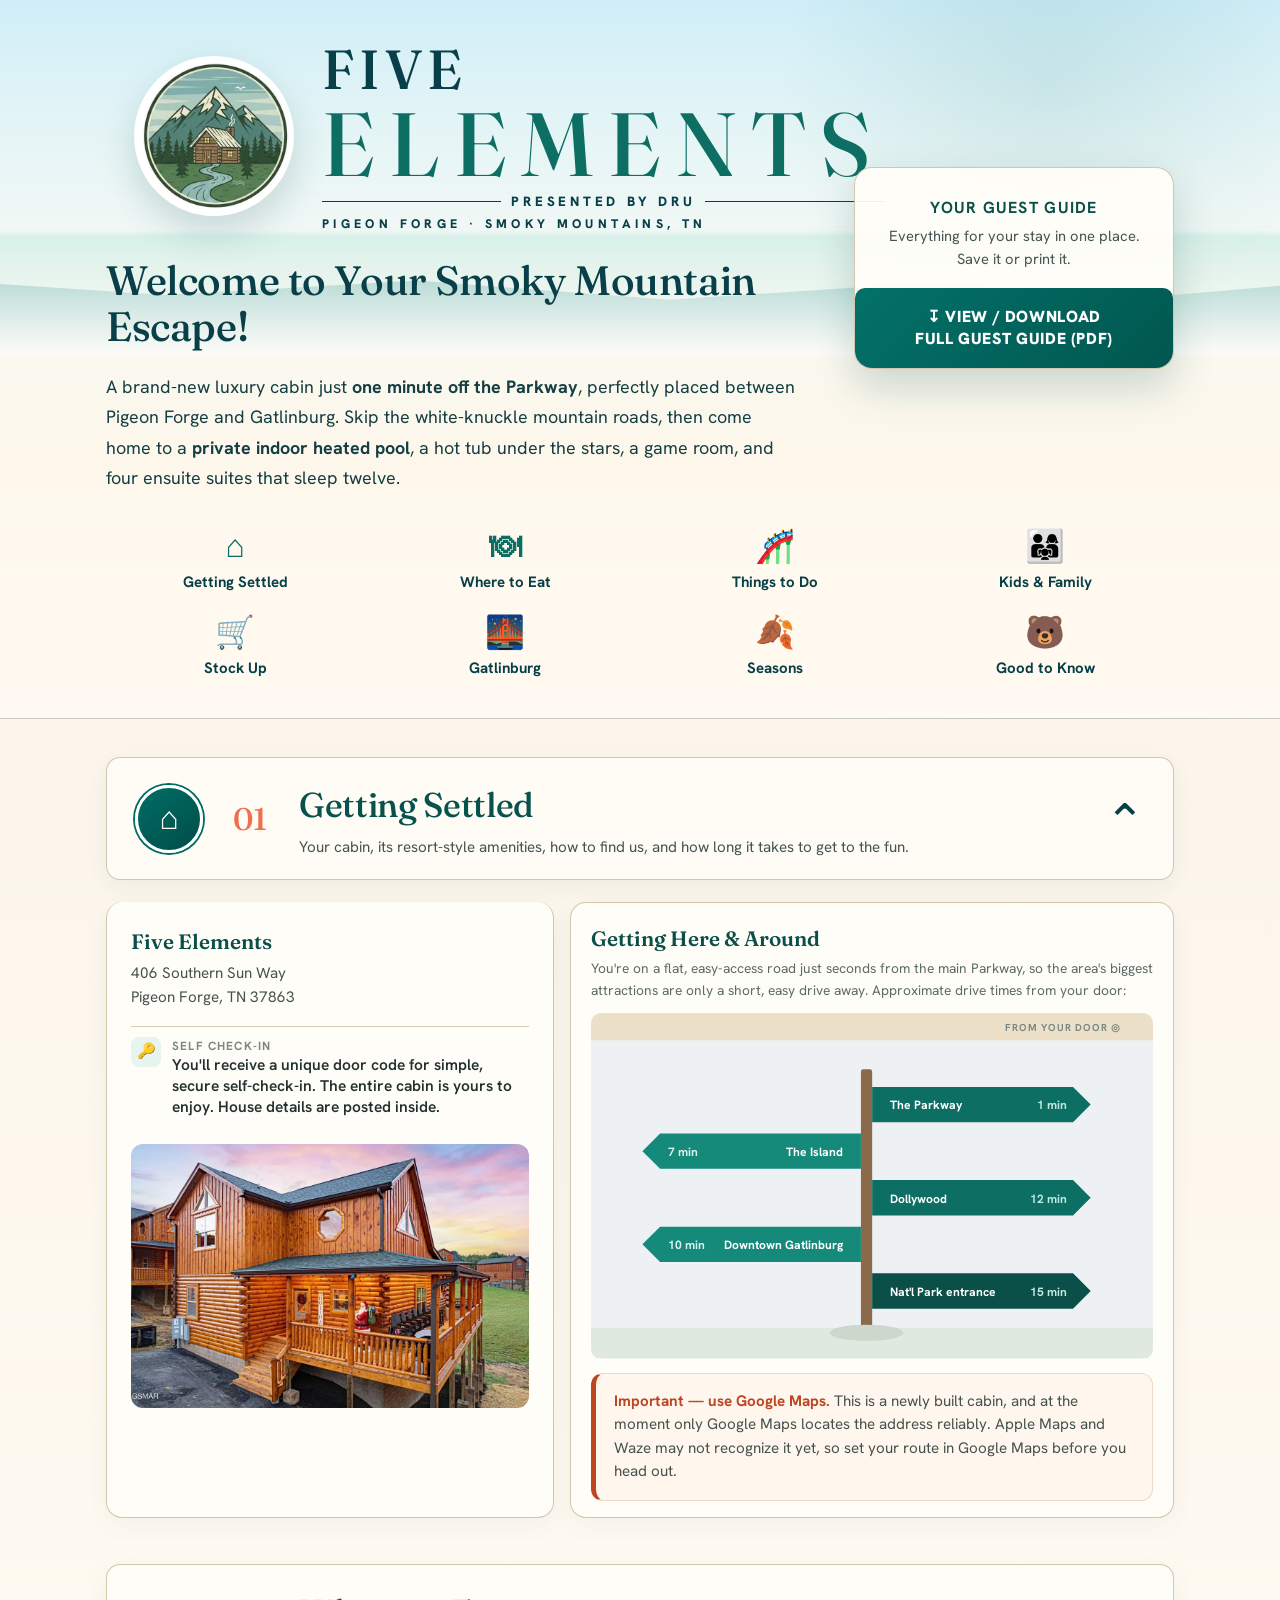
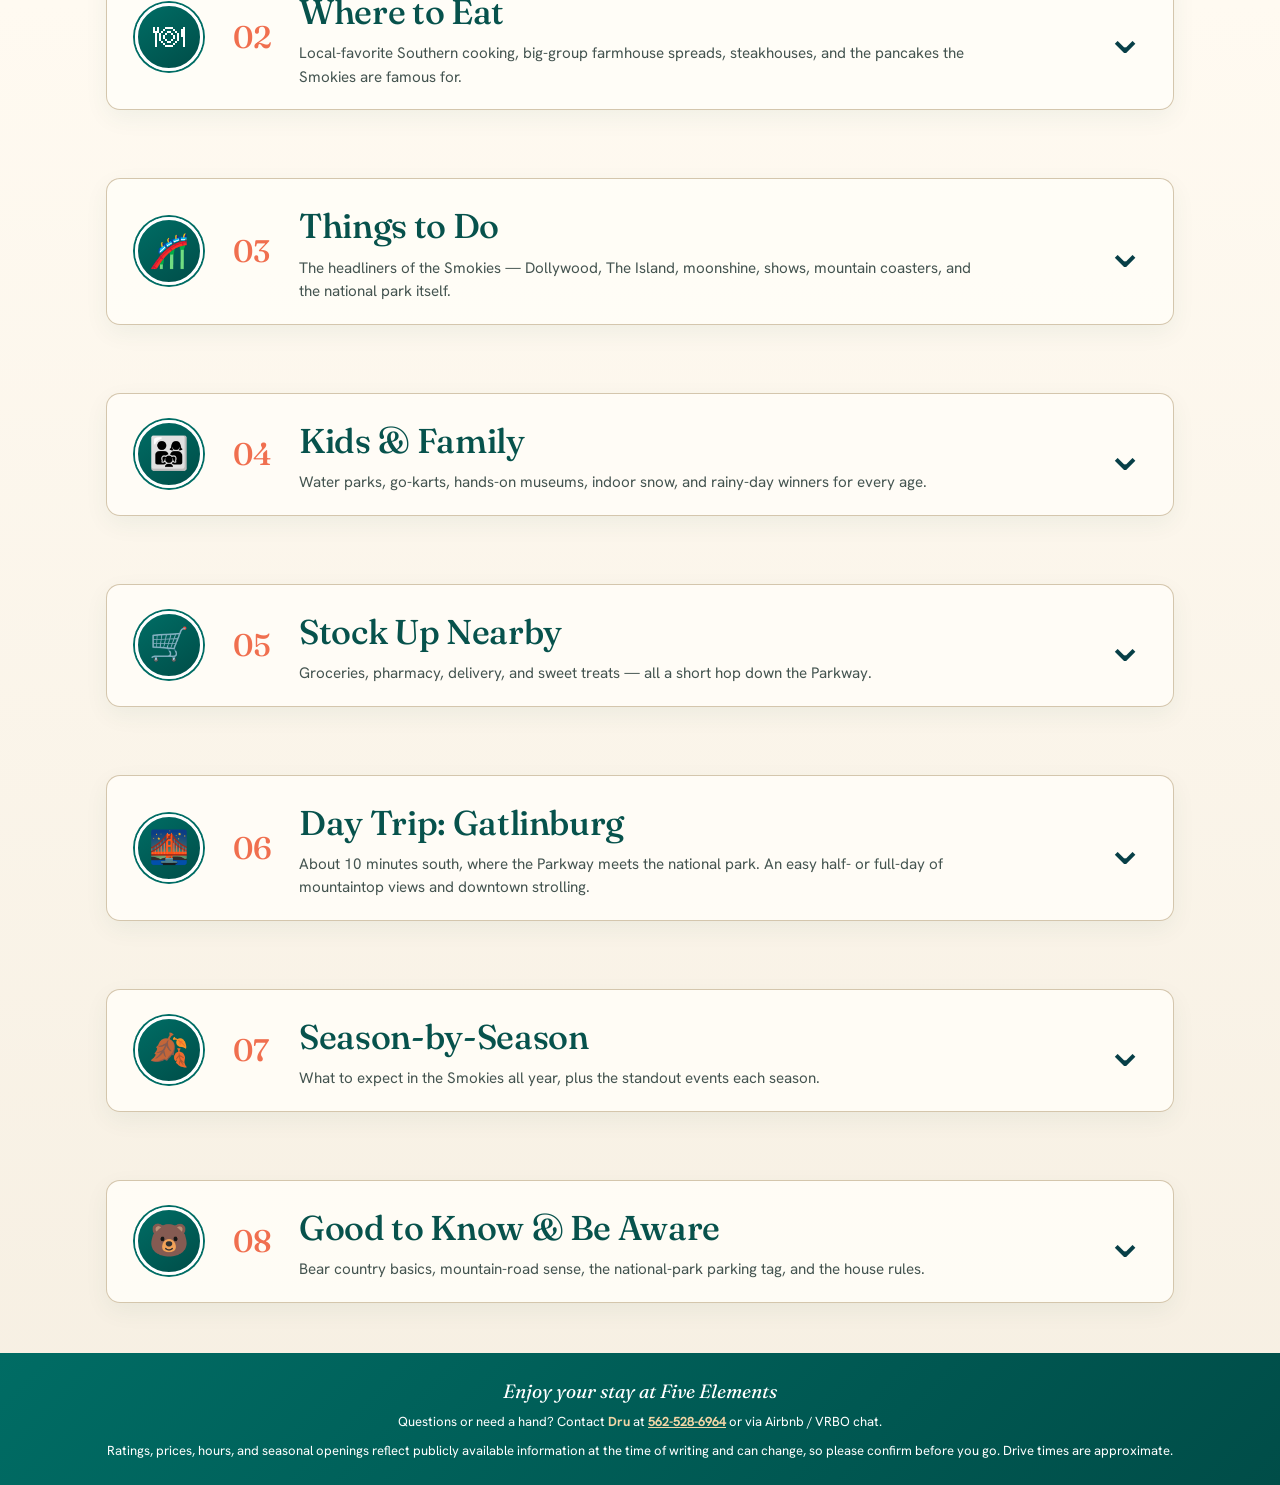
==== commit 9bc9cf5f: "Add files via upload" ====
--- a/index.html
+++ b/index.html
@@ -3,20 +3,20 @@
 <head>
 <meta charset="UTF-8">
 <meta name="viewport" content="width=device-width, initial-scale=1.0">
-<title>Elemental Oasis Smoky Mountains Guide</title>
-<meta name="description" content="Elemental Oasis guest guide for Pigeon Forge, TN: cabin details, things to do for adults and kids, best places to eat, a Gatlinburg day trip, seasonal tips, and bear &amp; mountain safety.">
+<title>Five Elements Smoky Mountains Guide</title>
+<meta name="description" content="Five Elements guest guide for Pigeon Forge, TN: cabin details, things to do for adults and kids, best places to eat, a Gatlinburg day trip, seasonal tips, and bear &amp; mountain safety.">
 <meta name="robots" content="index, follow">
 <meta name="theme-color" content="#0d6e63">
-<link rel="canonical" href="https://5edestin.github.io/smokies/">
+<link rel="canonical" href="https://5esmoky.github.io/guide/">
 <meta property="og:type" content="website">
-<meta property="og:title" content="Elemental Oasis Smoky Mountains Guide">
-<meta property="og:description" content="Guest guide for Elemental Oasis in Pigeon Forge, TN: things to do, dining, a Gatlinburg day trip, seasonal tips, and local know-how.">
-<meta property="og:url" content="https://5edestin.github.io/smokies/">
-<meta property="og:image" content="https://5edestin.github.io/smokies/cabin-home.jpg">
+<meta property="og:title" content="Five Elements Smoky Mountains Guide">
+<meta property="og:description" content="Guest guide for Five Elements in Pigeon Forge, TN: things to do, dining, a Gatlinburg day trip, seasonal tips, and local know-how.">
+<meta property="og:url" content="https://5esmoky.github.io/guide/">
+<meta property="og:image" content="https://5esmoky.github.io/guide/cabin-home.jpg">
 <meta name="twitter:card" content="summary_large_image">
-<meta name="twitter:title" content="Elemental Oasis Smoky Mountains Guide">
-<meta name="twitter:description" content="Guest guide for Elemental Oasis in Pigeon Forge, Tennessee.">
-<meta name="twitter:image" content="https://5edestin.github.io/smokies/cabin-home.jpg">
+<meta name="twitter:title" content="Five Elements Smoky Mountains Guide">
+<meta name="twitter:description" content="Guest guide for Five Elements in Pigeon Forge, Tennessee.">
+<meta name="twitter:image" content="https://5esmoky.github.io/guide/cabin-home.jpg">
 <link rel="preload" as="image" href="assets/img/cabin-logo.webp" type="image/webp">
 <link rel="preconnect" href="https://fonts.googleapis.com">
 <link rel="preconnect" href="https://fonts.gstatic.com" crossorigin>
@@ -45,10 +45,10 @@
   <div class="wrap hero-wrap">
     <div class="hero-main">
       <div class="brand-lockup">
-        <picture><source srcset="assets/img/cabin-logo.webp" type="image/webp"><img class="brand-logo" src="cabin-logo.jpg" alt="Elemental Oasis logo" width="440" height="440" decoding="async"></picture>
+        <picture><source srcset="assets/img/cabin-logo.webp" type="image/webp"><img class="brand-logo" src="cabin-logo.jpg" alt="Five Elements logo" width="440" height="440" decoding="async"></picture>
         <div class="brand-text">
-          <div class="brand-title-small">ELEMENTAL</div>
-          <div class="brand-title-large">OASIS</div>
+          <div class="brand-title-small">FIVE</div>
+          <div class="brand-title-large">ELEMENTS</div>
           <div class="brand-presented"><span></span>PRESENTED BY DRU<span></span></div>
           <div class="brand-place">PIGEON FORGE · SMOKY MOUNTAINS, TN</div>
         </div>
@@ -81,7 +81,7 @@
     <summary><span class="acc-icon">⌂</span><span class="sec-num">01</span><div class="sec-head"><h2>Getting Settled</h2><div class="summary-desc">Your cabin, its resort-style amenities, how to find us, and how long it takes to get to the fun.</div></div></summary>
 
   <div class="hilites">
-    <h3>Your home at Elemental Oasis</h3>
+    <h3>Your home at Five Elements</h3>
     <div class="hgrid">
       <div class="hitem"><span class="hi">&#127946;</span><div><b>Private indoor heated pool</b><span class="ht">Swim rain or shine, year-round. Heated, 3-ft depth, with a keyed safety lock and pool towels provided. Keep it locked and supervise children at all times.</span></div></div>
       <div class="hitem"><span class="hi">&#9832;&#65039;</span><div><b>Hot tub &amp; big deck</b><span class="ht">A steamy hot tub for star-gazing, plus lounge seating, a gas grill, and warm string lights. Morning coffee and sunset evenings hit different up here.</span></div></div>
@@ -93,13 +93,13 @@
   <div class="settle-grid">
 
     <div class="contact-card">
-      <h3>Elemental Oasis</h3>
+      <h3>Five Elements</h3>
       <p class="addr">406 Southern Sun Way<br>Pigeon Forge, TN 37863</p>
       <div class="contact-row">
         <div class="ic">&#128273;</div>
         <div><div class="lbl">Self check-in</div><div class="val">You'll receive a unique door code for simple, secure self-check-in. The entire cabin is yours to enjoy. House details are posted inside.</div></div>
       </div>
-      <picture><source srcset="assets/img/cabin-home.webp" type="image/webp"><img class="home-photo" src="cabin-home.jpg" alt="Elemental Oasis cabin at 406 Southern Sun Way, Pigeon Forge" width="1100" height="732" loading="lazy" decoding="async"></picture>
+      <picture><source srcset="assets/img/cabin-home.webp" type="image/webp"><img class="home-photo" src="cabin-home.jpg" alt="Five Elements cabin at 406 Southern Sun Way, Pigeon Forge" width="1100" height="732" loading="lazy" decoding="async"></picture>
     </div>
 
     <div class="mapcard">
@@ -599,7 +599,7 @@
       <div class="tip"><h4>Beat the Parkway</h4><p>Traffic on the strip peaks midday. Start days early and you'll save real time, especially in fall.</p></div>
       <div class="tip"><h4>Pack layers</h4><p>Mountain mornings and higher elevations are cool even in summer. A light jacket goes a long way.</p></div>
       <div class="tip"><h4>Cash for tips</h4><p>Dinner-show servers, guides, and tour crews work for tips — bring a little cash to thank a great one.</p></div>
-      <div class="tip thanks"><h4>Thank you <span class="heart">&#9825;</span></h4><p>We're so glad you chose Elemental Oasis. Have a wonderful stay in the Smokies!</p></div>
+      <div class="tip thanks"><h4>Thank you <span class="heart">&#9825;</span></h4><p>We're so glad you chose Five Elements. Have a wonderful stay in the Smokies!</p></div>
     </div>
   </div>
   </details>
@@ -607,8 +607,8 @@
 
 <footer>
   <div class="wrap">
-    <div class="mark">Enjoy your stay at Elemental Oasis</div>
-    <p style="margin-bottom:8px;">Questions or need a hand? Contact <b style="color:var(--coral);">Dru</b> at <a href="tel:+15625286964" style="color:var(--coral);font-weight:700;text-decoration:none;">562-528-6964</a> or via Airbnb / VRBO chat.</p>
+    <div class="mark">Enjoy your stay at Five Elements</div>
+    <p style="margin-bottom:8px;color:#fff;">Questions or need a hand? Contact <b style="color:#f3d6a6;">Dru</b> at <a href="tel:+15625286964" style="color:#f3d6a6;font-weight:700;text-decoration:underline;">562-528-6964</a> or via Airbnb / VRBO chat.</p>
     <p>Ratings, prices, hours, and seasonal openings reflect publicly available information at the time of writing and can change, so please confirm before you go. Drive times are approximate.</p>
   </div>
 </footer>
--- a/assets/css/styles.css
+++ b/assets/css/styles.css
@@ -196,7 +196,6 @@
   @media screen and (max-width:760px){
     .wrap{padding:0 18px;}
     header.hero{padding:48px 0 56px;}
-    .grid,.seasons,.tip-grid,.storewrap,.settle-grid,.storebox .storewrap,.hgrid{grid-template-columns:1fr !important;}
     section{padding:42px 0 6px;}
     .tips{padding:26px 22px 22px;}
     .flagkey{padding:22px 20px 14px;}
@@ -336,6 +335,10 @@
   .meta{color:#5c6862;}
   .stars{color:#8a6a10;}
   .store .smeta{color:#4f5a55;}
-  footer{color:#5c6862;}
   .card .cphone a,.store .sphone a,.beachrent a,.brnote a{color:var(--coral);text-decoration:none;}
   .card .cphone a:hover,.store .sphone a:hover{text-decoration:underline;}
+
+  /* keep cards side-by-side down to small-tablet width; single column only on phones */
+  @media screen and (max-width:560px){
+    .grid,.seasons,.tip-grid,.storewrap,.settle-grid,.hgrid{grid-template-columns:1fr !important;}
+  }
